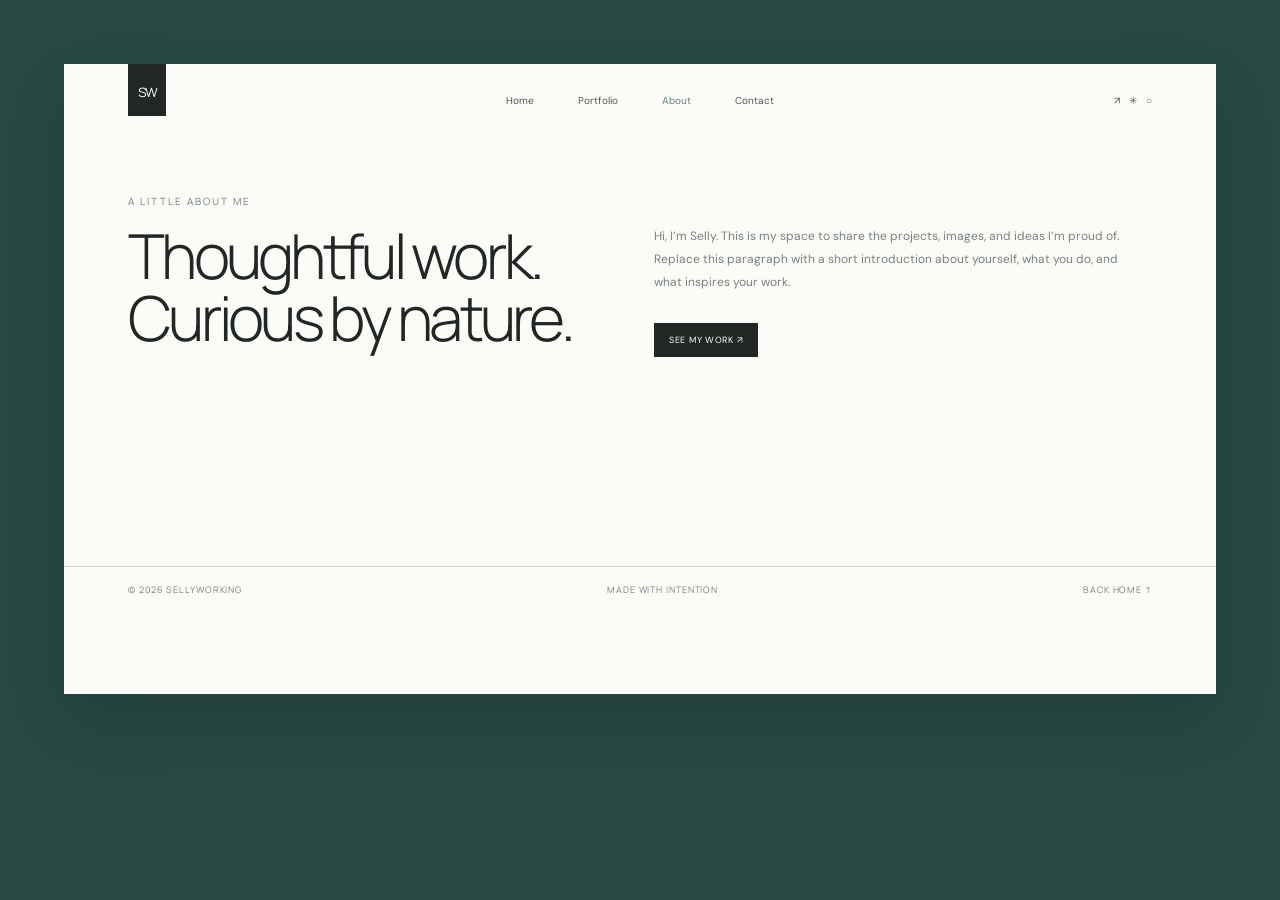
==== about.html @ 3160e66f "Add files via upload" ====
<!DOCTYPE html><html lang="en"><head><meta charset="UTF-8"><meta name="viewport" content="width=device-width, initial-scale=1"><meta name="theme-color" content="#294944"><title>About | Selly</title><style>
@import url('https://fonts.googleapis.com/css2?family=DM+Sans:wght@400;500;600;700&family=Manrope:wght@300;400;500;600;700&display=swap');
:root{--forest:#294944;--accent:#6B7F82;--paper:#fbfbf8;--ink:#202725;--mist:#e5ebea;--muted:#78827f;--line:rgba(32,39,37,.2)}
*{box-sizing:border-box;margin:0;padding:0}html{scroll-behavior:smooth}body{background:var(--forest);padding:clamp(12px,5vw,68px);font-family:'DM Sans',sans-serif;color:var(--ink)}
a{color:inherit;text-decoration:none}.site{max-width:1400px;margin:auto;background:var(--paper);box-shadow:0 25px 65px #10201d40;overflow:hidden;min-height:70vh}
header{height:72px;padding:0 clamp(20px,5vw,68px);display:flex;align-items:center;justify-content:space-between;gap:20px}
.logo{align-self:flex-start;width:38px;height:52px;background:var(--ink);color:white;display:grid;place-items:center;font:300 17px Manrope,sans-serif;letter-spacing:-2px}
nav{display:flex;gap:clamp(14px,3.5vw,44px)}nav a,.social{font-size:10px;color:#505a57}nav a:hover,nav a.active{color:var(--accent)}
.eyebrow{font:10px Manrope,sans-serif;letter-spacing:.2em;text-transform:uppercase;color:var(--accent);margin-bottom:17px}
h1,h2{font-family:Manrope,sans-serif;font-weight:300;letter-spacing:-.06em}
.hero{min-height:465px;display:grid;grid-template-columns:minmax(210px,.8fr) minmax(300px,1.35fr);align-items:center;gap:18px;position:relative;padding:10px clamp(22px,5vw,68px) 32px;isolation:isolate}
.hero:before{content:"01";position:absolute;z-index:-1;right:0;top:34%;width:48%;height:140px;background:var(--mist);font:300 clamp(80px,12vw,145px)/1 Manrope,sans-serif;text-align:right;color:white;padding-right:18px;overflow:hidden}
.copy{position:relative;padding:20px 0 20px 26px}.vertical{position:absolute;left:0;top:50%;transform:translate(-100%,-50%) rotate(180deg);writing-mode:vertical-rl;font:300 23px Manrope,sans-serif;letter-spacing:.06em}
h1{font-size:clamp(38px,5vw,68px);line-height:.98}h1 span{display:block;font-weight:500}
.sub{font:500 11px/1.8 Manrope,sans-serif;letter-spacing:.1em;text-transform:uppercase;margin:15px 0}
.intro{max-width:245px;font-size:11px;line-height:1.8;color:var(--muted);margin-bottom:20px}
.btn{display:inline-flex;align-items:center;gap:17px;background:var(--ink);color:white;padding:11px 15px;font-size:9px;letter-spacing:.08em}.btn:hover{background:var(--accent)}
.card-area{min-width:0;display:flex;flex-direction:column;align-items:center;justify-content:center;gap:12px;padding:10px 0 24px}
.card-instruction{align-self:flex-end;font:9px Manrope,sans-serif;letter-spacing:.13em;color:var(--muted);text-align:right}
.card-scene{width:min(100%,500px);perspective:1200px;cursor:pointer;touch-action:manipulation;outline-offset:8px}
.flip-card{width:100%;position:relative;transform-style:preserve-3d;transition:transform .7s cubic-bezier(.2,.7,.2,1);aspect-ratio:1.5}
.flip-card.flipped{transform:rotateY(180deg)}
.card-face{position:absolute;inset:0;backface-visibility:hidden;-webkit-backface-visibility:hidden;display:grid;place-items:center;overflow:hidden}
.card-face img{width:100%;height:100%;object-fit:contain;display:block;user-select:none;-webkit-user-drag:none}
.card-back{transform:rotateY(180deg)}.card-shadow{position:absolute;left:8%;right:8%;bottom:2%;height:26px;border:1.5px solid var(--ink);border-radius:50%;pointer-events:none}
.card-label{font:8px Manrope,sans-serif;letter-spacing:.18em;color:var(--muted);text-align:center}
.card-controls{display:flex;align-items:center;gap:12px;font-size:9px;color:var(--muted);letter-spacing:.12em}
.flip-button{background:transparent;border:1px solid var(--line);color:var(--ink);padding:7px 10px;cursor:pointer;font-size:10px}.flip-button:hover{background:var(--accent);color:white}
.hero-bottom{margin:0 clamp(22px,5vw,68px);padding:14px 0 18px;border-top:1px solid var(--line);display:flex;justify-content:space-between;gap:15px;font:9px Manrope,sans-serif;letter-spacing:.12em;text-transform:uppercase;color:var(--muted)}
.page-content{padding:58px clamp(22px,5vw,68px) 70px;min-height:430px}
.page-title{font-size:clamp(38px,5vw,62px);line-height:1;margin-bottom:16px}
.page-intro{max-width:540px;color:var(--muted);font-size:12px;line-height:1.9;margin-bottom:30px}
.gallery{display:grid;grid-template-columns:repeat(3,minmax(0,1fr));gap:22px 15px}
.project-image{aspect-ratio:4/3;background:var(--mist);overflow:hidden;position:relative}.project-image img{width:100%;height:100%;object-fit:cover;display:block;transition:transform .4s}.project:hover img{transform:scale(1.04)}
.number{position:absolute;left:10px;top:10px;background:var(--paper);padding:6px 8px;font:9px Manrope,sans-serif}
.project-info{display:flex;justify-content:space-between;padding-top:11px;gap:10px}.project-info h3{font-size:13px;font-weight:500}.project-info p{margin-top:5px;color:var(--muted);font:9px Manrope,sans-serif;letter-spacing:.1em;text-transform:uppercase}
.about-layout{display:grid;grid-template-columns:1fr 1fr;gap:28px}.about-layout p{font-size:12px;line-height:1.9;color:var(--muted);max-width:480px}
.contact-panel{background:var(--accent);color:white;padding:28px;max-width:650px}.contact-panel h2{font-size:clamp(26px,4vw,42px);margin-bottom:15px}.contact-panel p{font-size:12px;line-height:1.8;margin-bottom:20px}.contact-panel a{border:1px solid #ffffffb3;padding:11px 14px;font-size:9px;letter-spacing:.1em;display:inline-block}
footer{display:flex;justify-content:space-between;gap:14px;padding:16px clamp(22px,5vw,68px);font:9px Manrope,sans-serif;letter-spacing:.1em;color:var(--muted);text-transform:uppercase;border-top:1px solid var(--line)}
@media(max-width:720px){body{padding:0}header{height:64px;padding:0 18px}.logo{width:32px;height:46px}nav{gap:13px}nav a{font-size:9px}.hero{grid-template-columns:1fr;padding:18px 20px 28px;gap:4px}.copy{padding-left:23px;padding-top:15px}.vertical{font-size:18px}.hero:before{top:48%;width:70%;height:100px}.card-area{padding:8px 0 24px}.card-scene{width:min(100%,450px)}.hero-bottom{margin:0 20px;font-size:8px}.page-content{padding-top:42px}.gallery{grid-template-columns:repeat(2,minmax(0,1fr));gap:20px 12px}.about-layout{grid-template-columns:1fr;gap:18px}}
@media(max-width:430px){header{padding:0 13px}nav{gap:10px}nav a{font-size:8px}.social{display:none}.gallery{grid-template-columns:1fr}.project-image{aspect-ratio:5/3}footer{flex-direction:column}}
</style></head><body><main class="site" id="top"><header><a class="logo" href="index.html" aria-label="Home">sw</a><nav aria-label="Main navigation"><a class="" href="index.html">Home</a><a class="" href="portfolio.html">Portfolio</a><a class="active" href="about.html">About</a><a class="" href="contact.html">Contact</a></nav><a class="social" href="contact.html">↗ &nbsp; ✳ &nbsp; ○</a></header><section class="page-content"><div class="eyebrow">A LITTLE ABOUT ME</div><div class="about-layout"><h1 class="page-title">Thoughtful work.<br>Curious by nature.</h1><div><p class="page-intro">Hi, I’m Selly. This is my space to share the projects, images, and ideas I’m proud of. Replace this paragraph with a short introduction about yourself, what you do, and what inspires your work.</p><a class="btn" href="portfolio.html">SEE MY WORK ↗</a></div></div></section><footer><span>© 2026 SELLYWORKING</span><span>MADE WITH INTENTION</span><a href="index.html">BACK HOME ↑</a></footer></main></body></html>
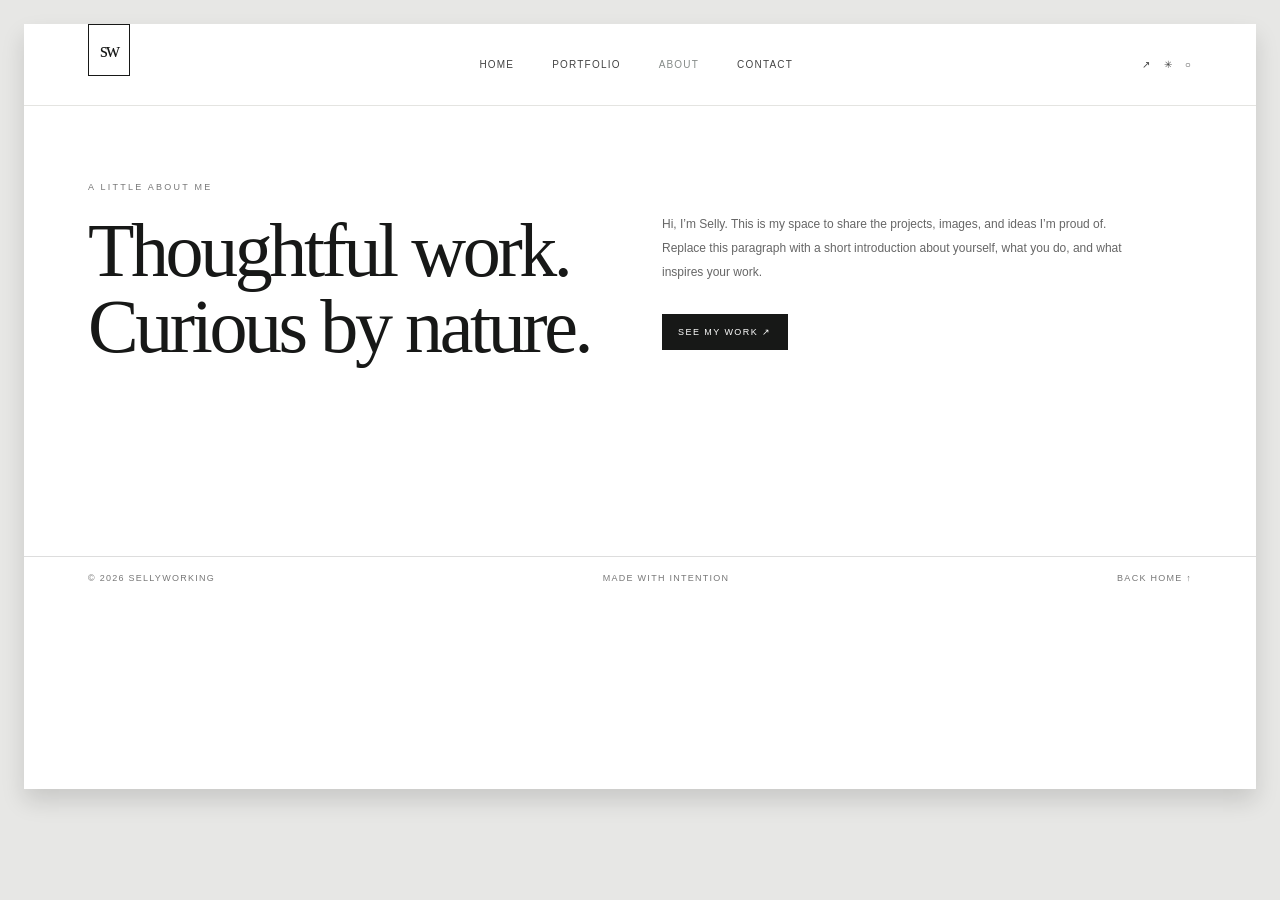
==== commit 4497ff6c: "Add files via upload" ====
--- a/about.html
+++ b/about.html
@@ -39,4 +39,43 @@
 footer{display:flex;justify-content:space-between;gap:14px;padding:16px clamp(22px,5vw,68px);font:9px Manrope,sans-serif;letter-spacing:.1em;color:var(--muted);text-transform:uppercase;border-top:1px solid var(--line)}
 @media(max-width:720px){body{padding:0}header{height:64px;padding:0 18px}.logo{width:32px;height:46px}nav{gap:13px}nav a{font-size:9px}.hero{grid-template-columns:1fr;padding:18px 20px 28px;gap:4px}.copy{padding-left:23px;padding-top:15px}.vertical{font-size:18px}.hero:before{top:48%;width:70%;height:100px}.card-area{padding:8px 0 24px}.card-scene{width:min(100%,450px)}.hero-bottom{margin:0 20px;font-size:8px}.page-content{padding-top:42px}.gallery{grid-template-columns:repeat(2,minmax(0,1fr));gap:20px 12px}.about-layout{grid-template-columns:1fr;gap:18px}}
 @media(max-width:430px){header{padding:0 13px}nav{gap:10px}nav a{font-size:8px}.social{display:none}.gallery{grid-template-columns:1fr}.project-image{aspect-ratio:5/3}footer{flex-direction:column}}
+/* Editorial ink-wash theme inspired by the supplied reference */
+:root{--forest:#e6e6e3;--accent:#747b79;--paper:#fff;--ink:#171817;--mist:#ededeb;--muted:#666966;--line:rgba(23,24,23,.22)}
+body{background:#e7e7e5;padding:clamp(0px,2vw,24px);font-family:Georgia,'Times New Roman',serif;color:var(--ink)}
+.site{max-width:1440px;background:#fff;box-shadow:0 12px 22px #0002;min-height:85vh}
+header{height:82px;border-bottom:1px solid #e4e4e1}
+.logo{background:transparent;color:var(--ink);border:1px solid var(--ink);width:42px;height:52px;font:normal 20px Georgia,serif;letter-spacing:-2px}
+nav{gap:clamp(15px,3vw,38px)}nav a,.social{font-family:Arial,sans-serif;font-size:10px;letter-spacing:.12em;text-transform:uppercase;color:#444}
+nav a:hover,nav a.active{color:#858b88}
+.eyebrow{font-family:Arial,sans-serif;font-size:9px;letter-spacing:.25em;color:#777;margin-bottom:20px}
+h1,h2{font-family:Georgia,'Times New Roman',serif;font-weight:400;letter-spacing:-.045em}
+.hero{min-height:510px;grid-template-columns:minmax(220px,.82fr) minmax(280px,1.25fr);padding-top:30px;padding-bottom:38px;gap:28px}
+.hero:before{content:"";right:-2%;top:5%;width:52%;height:88%;background:radial-gradient(ellipse at 58% 40%,#222 0,#101110 35%,#383a38 52%,#5d605d 65%,transparent 72%);border-radius:58% 42% 48% 52% / 36% 48% 52% 64%;filter:contrast(1.08);opacity:.96}
+.copy{padding-left:34px}.vertical{font-size:24px;color:#222}
+h1{font-size:clamp(42px,5.8vw,78px);line-height:.96}h1 span{font-weight:400}
+.sub{font-family:Arial,sans-serif;font-size:9px;letter-spacing:.2em;color:#555}
+.intro{font-family:Arial,sans-serif;font-size:11px;color:#666;line-height:2}
+.btn{background:#171817;color:white;font-family:Arial,sans-serif;font-size:9px;letter-spacing:.16em;padding:13px 16px}.btn:hover{background:#747b79}
+.card-area{position:relative;z-index:1;gap:10px;padding:12px 0 22px}
+.card-instruction{color:#eee;align-self:center;font-family:Arial,sans-serif;letter-spacing:.2em;text-shadow:0 1px 5px #000}
+.card-scene{width:min(100%,470px);filter:drop-shadow(0 12px 8px #0002)}
+.flip-card{background:#fff;border:8px solid #fff;box-shadow:0 2px 15px #0003}
+.card-face{background:#fff}.card-face img{object-fit:contain}.card-shadow{display:none}
+.card-label{color:#eee;text-shadow:0 1px 5px #000;font-family:Arial,sans-serif}
+.card-controls{color:#eee;text-shadow:0 1px 5px #000}.flip-button{border-color:#ffffff9c;color:#fff;background:#171817aa;font-family:Arial,sans-serif}.flip-button:hover{background:#fff;color:#171817}
+.hero-bottom{border-color:#ddd;font-family:Arial,sans-serif;letter-spacing:.18em;color:#777}
+.page-content{padding:clamp(36px,6vw,76px) clamp(22px,5vw,68px) 76px;min-height:450px}
+.page-title{font-size:clamp(42px,6vw,76px);margin-bottom:20px}
+.page-intro{font-family:Arial,sans-serif;font-size:11px;line-height:2;color:#6a6a67;max-width:560px}
+.gallery{grid-template-columns:repeat(2,minmax(0,1fr));gap:26px 24px}
+.project-image{aspect-ratio:16/9;background:#e7e7e5;box-shadow:5px 6px 0 #d6d6d3}
+.project-image img{filter:grayscale(100%);mix-blend-mode:multiply}
+.number{font-family:Arial,sans-serif;background:#fff;color:#333}
+.project-info{border-bottom:1px solid #e1e1df;padding:12px 2px 15px}.project-info h3{font-family:Georgia,serif;font-size:16px;font-weight:400}.project-info p{font-family:Arial,sans-serif;font-size:9px;letter-spacing:.14em;color:#777}
+.about-layout{gap:44px}.about-layout p{font-family:Arial,sans-serif;font-size:12px;line-height:2;color:#666}
+.contact-panel{background:#f0f0ed;color:#171817;border-left:3px solid #171817;max-width:700px;padding:clamp(24px,4vw,42px)}.contact-panel h2{font-size:clamp(30px,4vw,48px)}.contact-panel p{font-family:Arial,sans-serif;color:#555}.contact-panel a{border-color:#777;color:#171817;font-family:Arial,sans-serif}.contact-panel a:hover{background:#171817;color:white}
+footer{font-family:Arial,sans-serif;font-size:9px;letter-spacing:.14em;color:#777;border-color:#ddd}
+@media(max-width:720px){body{padding:0}.hero{grid-template-columns:1fr;gap:0;padding-top:22px}.hero:before{top:47%;width:78%;height:48%;right:-4%}.copy{padding-left:26px}.card-area{padding-top:22px}.card-instruction{align-self:center}.card-scene{width:min(90%,420px)}.card-label,.card-controls{color:#fff}.gallery{grid-template-columns:1fr}.project-image{aspect-ratio:16/9}.hero-bottom{margin:0 20px}}
+@media(max-width:430px){nav{gap:8px}nav a{font-size:8px;letter-spacing:.04em}.logo{width:32px;height:43px;font-size:16px}.gallery{grid-template-columns:1fr}}
+
 </style></head><body><main class="site" id="top"><header><a class="logo" href="index.html" aria-label="Home">sw</a><nav aria-label="Main navigation"><a class="" href="index.html">Home</a><a class="" href="portfolio.html">Portfolio</a><a class="active" href="about.html">About</a><a class="" href="contact.html">Contact</a></nav><a class="social" href="contact.html">↗ &nbsp; ✳ &nbsp; ○</a></header><section class="page-content"><div class="eyebrow">A LITTLE ABOUT ME</div><div class="about-layout"><h1 class="page-title">Thoughtful work.<br>Curious by nature.</h1><div><p class="page-intro">Hi, I’m Selly. This is my space to share the projects, images, and ideas I’m proud of. Replace this paragraph with a short introduction about yourself, what you do, and what inspires your work.</p><a class="btn" href="portfolio.html">SEE MY WORK ↗</a></div></div></section><footer><span>© 2026 SELLYWORKING</span><span>MADE WITH INTENTION</span><a href="index.html">BACK HOME ↑</a></footer></main></body></html>
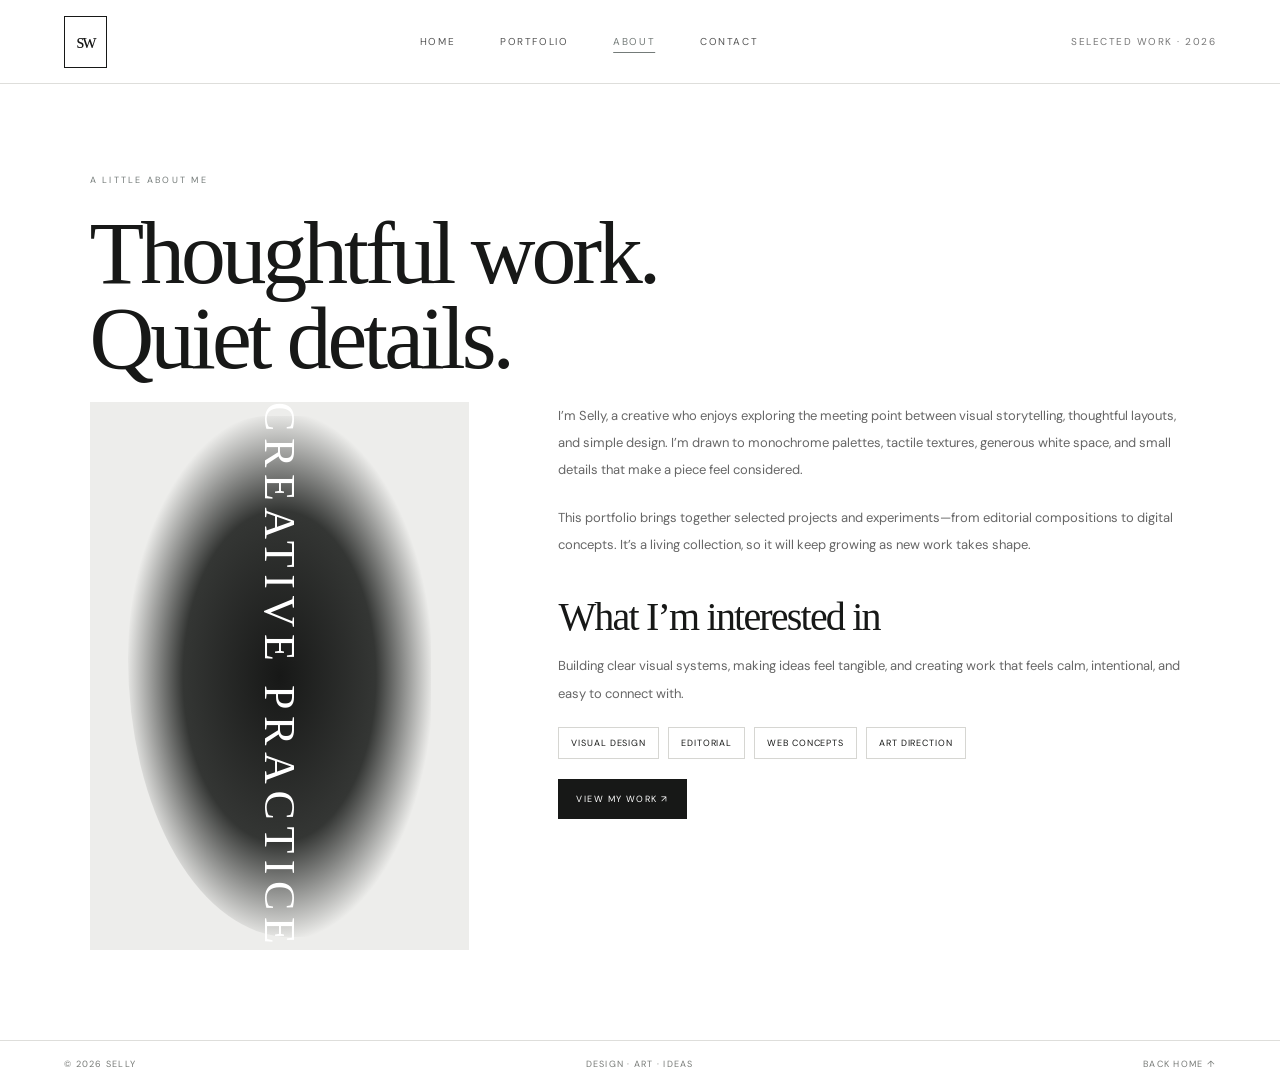
==== commit 670d2620: "Add files via upload" ====
--- a/about.html
+++ b/about.html
@@ -1,81 +1 @@
-<!DOCTYPE html><html lang="en"><head><meta charset="UTF-8"><meta name="viewport" content="width=device-width, initial-scale=1"><meta name="theme-color" content="#294944"><title>About | Selly</title><style>
-@import url('https://fonts.googleapis.com/css2?family=DM+Sans:wght@400;500;600;700&family=Manrope:wght@300;400;500;600;700&display=swap');
-:root{--forest:#294944;--accent:#6B7F82;--paper:#fbfbf8;--ink:#202725;--mist:#e5ebea;--muted:#78827f;--line:rgba(32,39,37,.2)}
-*{box-sizing:border-box;margin:0;padding:0}html{scroll-behavior:smooth}body{background:var(--forest);padding:clamp(12px,5vw,68px);font-family:'DM Sans',sans-serif;color:var(--ink)}
-a{color:inherit;text-decoration:none}.site{max-width:1400px;margin:auto;background:var(--paper);box-shadow:0 25px 65px #10201d40;overflow:hidden;min-height:70vh}
-header{height:72px;padding:0 clamp(20px,5vw,68px);display:flex;align-items:center;justify-content:space-between;gap:20px}
-.logo{align-self:flex-start;width:38px;height:52px;background:var(--ink);color:white;display:grid;place-items:center;font:300 17px Manrope,sans-serif;letter-spacing:-2px}
-nav{display:flex;gap:clamp(14px,3.5vw,44px)}nav a,.social{font-size:10px;color:#505a57}nav a:hover,nav a.active{color:var(--accent)}
-.eyebrow{font:10px Manrope,sans-serif;letter-spacing:.2em;text-transform:uppercase;color:var(--accent);margin-bottom:17px}
-h1,h2{font-family:Manrope,sans-serif;font-weight:300;letter-spacing:-.06em}
-.hero{min-height:465px;display:grid;grid-template-columns:minmax(210px,.8fr) minmax(300px,1.35fr);align-items:center;gap:18px;position:relative;padding:10px clamp(22px,5vw,68px) 32px;isolation:isolate}
-.hero:before{content:"01";position:absolute;z-index:-1;right:0;top:34%;width:48%;height:140px;background:var(--mist);font:300 clamp(80px,12vw,145px)/1 Manrope,sans-serif;text-align:right;color:white;padding-right:18px;overflow:hidden}
-.copy{position:relative;padding:20px 0 20px 26px}.vertical{position:absolute;left:0;top:50%;transform:translate(-100%,-50%) rotate(180deg);writing-mode:vertical-rl;font:300 23px Manrope,sans-serif;letter-spacing:.06em}
-h1{font-size:clamp(38px,5vw,68px);line-height:.98}h1 span{display:block;font-weight:500}
-.sub{font:500 11px/1.8 Manrope,sans-serif;letter-spacing:.1em;text-transform:uppercase;margin:15px 0}
-.intro{max-width:245px;font-size:11px;line-height:1.8;color:var(--muted);margin-bottom:20px}
-.btn{display:inline-flex;align-items:center;gap:17px;background:var(--ink);color:white;padding:11px 15px;font-size:9px;letter-spacing:.08em}.btn:hover{background:var(--accent)}
-.card-area{min-width:0;display:flex;flex-direction:column;align-items:center;justify-content:center;gap:12px;padding:10px 0 24px}
-.card-instruction{align-self:flex-end;font:9px Manrope,sans-serif;letter-spacing:.13em;color:var(--muted);text-align:right}
-.card-scene{width:min(100%,500px);perspective:1200px;cursor:pointer;touch-action:manipulation;outline-offset:8px}
-.flip-card{width:100%;position:relative;transform-style:preserve-3d;transition:transform .7s cubic-bezier(.2,.7,.2,1);aspect-ratio:1.5}
-.flip-card.flipped{transform:rotateY(180deg)}
-.card-face{position:absolute;inset:0;backface-visibility:hidden;-webkit-backface-visibility:hidden;display:grid;place-items:center;overflow:hidden}
-.card-face img{width:100%;height:100%;object-fit:contain;display:block;user-select:none;-webkit-user-drag:none}
-.card-back{transform:rotateY(180deg)}.card-shadow{position:absolute;left:8%;right:8%;bottom:2%;height:26px;border:1.5px solid var(--ink);border-radius:50%;pointer-events:none}
-.card-label{font:8px Manrope,sans-serif;letter-spacing:.18em;color:var(--muted);text-align:center}
-.card-controls{display:flex;align-items:center;gap:12px;font-size:9px;color:var(--muted);letter-spacing:.12em}
-.flip-button{background:transparent;border:1px solid var(--line);color:var(--ink);padding:7px 10px;cursor:pointer;font-size:10px}.flip-button:hover{background:var(--accent);color:white}
-.hero-bottom{margin:0 clamp(22px,5vw,68px);padding:14px 0 18px;border-top:1px solid var(--line);display:flex;justify-content:space-between;gap:15px;font:9px Manrope,sans-serif;letter-spacing:.12em;text-transform:uppercase;color:var(--muted)}
-.page-content{padding:58px clamp(22px,5vw,68px) 70px;min-height:430px}
-.page-title{font-size:clamp(38px,5vw,62px);line-height:1;margin-bottom:16px}
-.page-intro{max-width:540px;color:var(--muted);font-size:12px;line-height:1.9;margin-bottom:30px}
-.gallery{display:grid;grid-template-columns:repeat(3,minmax(0,1fr));gap:22px 15px}
-.project-image{aspect-ratio:4/3;background:var(--mist);overflow:hidden;position:relative}.project-image img{width:100%;height:100%;object-fit:cover;display:block;transition:transform .4s}.project:hover img{transform:scale(1.04)}
-.number{position:absolute;left:10px;top:10px;background:var(--paper);padding:6px 8px;font:9px Manrope,sans-serif}
-.project-info{display:flex;justify-content:space-between;padding-top:11px;gap:10px}.project-info h3{font-size:13px;font-weight:500}.project-info p{margin-top:5px;color:var(--muted);font:9px Manrope,sans-serif;letter-spacing:.1em;text-transform:uppercase}
-.about-layout{display:grid;grid-template-columns:1fr 1fr;gap:28px}.about-layout p{font-size:12px;line-height:1.9;color:var(--muted);max-width:480px}
-.contact-panel{background:var(--accent);color:white;padding:28px;max-width:650px}.contact-panel h2{font-size:clamp(26px,4vw,42px);margin-bottom:15px}.contact-panel p{font-size:12px;line-height:1.8;margin-bottom:20px}.contact-panel a{border:1px solid #ffffffb3;padding:11px 14px;font-size:9px;letter-spacing:.1em;display:inline-block}
-footer{display:flex;justify-content:space-between;gap:14px;padding:16px clamp(22px,5vw,68px);font:9px Manrope,sans-serif;letter-spacing:.1em;color:var(--muted);text-transform:uppercase;border-top:1px solid var(--line)}
-@media(max-width:720px){body{padding:0}header{height:64px;padding:0 18px}.logo{width:32px;height:46px}nav{gap:13px}nav a{font-size:9px}.hero{grid-template-columns:1fr;padding:18px 20px 28px;gap:4px}.copy{padding-left:23px;padding-top:15px}.vertical{font-size:18px}.hero:before{top:48%;width:70%;height:100px}.card-area{padding:8px 0 24px}.card-scene{width:min(100%,450px)}.hero-bottom{margin:0 20px;font-size:8px}.page-content{padding-top:42px}.gallery{grid-template-columns:repeat(2,minmax(0,1fr));gap:20px 12px}.about-layout{grid-template-columns:1fr;gap:18px}}
-@media(max-width:430px){header{padding:0 13px}nav{gap:10px}nav a{font-size:8px}.social{display:none}.gallery{grid-template-columns:1fr}.project-image{aspect-ratio:5/3}footer{flex-direction:column}}
-/* Editorial ink-wash theme inspired by the supplied reference */
-:root{--forest:#e6e6e3;--accent:#747b79;--paper:#fff;--ink:#171817;--mist:#ededeb;--muted:#666966;--line:rgba(23,24,23,.22)}
-body{background:#e7e7e5;padding:clamp(0px,2vw,24px);font-family:Georgia,'Times New Roman',serif;color:var(--ink)}
-.site{max-width:1440px;background:#fff;box-shadow:0 12px 22px #0002;min-height:85vh}
-header{height:82px;border-bottom:1px solid #e4e4e1}
-.logo{background:transparent;color:var(--ink);border:1px solid var(--ink);width:42px;height:52px;font:normal 20px Georgia,serif;letter-spacing:-2px}
-nav{gap:clamp(15px,3vw,38px)}nav a,.social{font-family:Arial,sans-serif;font-size:10px;letter-spacing:.12em;text-transform:uppercase;color:#444}
-nav a:hover,nav a.active{color:#858b88}
-.eyebrow{font-family:Arial,sans-serif;font-size:9px;letter-spacing:.25em;color:#777;margin-bottom:20px}
-h1,h2{font-family:Georgia,'Times New Roman',serif;font-weight:400;letter-spacing:-.045em}
-.hero{min-height:510px;grid-template-columns:minmax(220px,.82fr) minmax(280px,1.25fr);padding-top:30px;padding-bottom:38px;gap:28px}
-.hero:before{content:"";right:-2%;top:5%;width:52%;height:88%;background:radial-gradient(ellipse at 58% 40%,#222 0,#101110 35%,#383a38 52%,#5d605d 65%,transparent 72%);border-radius:58% 42% 48% 52% / 36% 48% 52% 64%;filter:contrast(1.08);opacity:.96}
-.copy{padding-left:34px}.vertical{font-size:24px;color:#222}
-h1{font-size:clamp(42px,5.8vw,78px);line-height:.96}h1 span{font-weight:400}
-.sub{font-family:Arial,sans-serif;font-size:9px;letter-spacing:.2em;color:#555}
-.intro{font-family:Arial,sans-serif;font-size:11px;color:#666;line-height:2}
-.btn{background:#171817;color:white;font-family:Arial,sans-serif;font-size:9px;letter-spacing:.16em;padding:13px 16px}.btn:hover{background:#747b79}
-.card-area{position:relative;z-index:1;gap:10px;padding:12px 0 22px}
-.card-instruction{color:#eee;align-self:center;font-family:Arial,sans-serif;letter-spacing:.2em;text-shadow:0 1px 5px #000}
-.card-scene{width:min(100%,470px);filter:drop-shadow(0 12px 8px #0002)}
-.flip-card{background:#fff;border:8px solid #fff;box-shadow:0 2px 15px #0003}
-.card-face{background:#fff}.card-face img{object-fit:contain}.card-shadow{display:none}
-.card-label{color:#eee;text-shadow:0 1px 5px #000;font-family:Arial,sans-serif}
-.card-controls{color:#eee;text-shadow:0 1px 5px #000}.flip-button{border-color:#ffffff9c;color:#fff;background:#171817aa;font-family:Arial,sans-serif}.flip-button:hover{background:#fff;color:#171817}
-.hero-bottom{border-color:#ddd;font-family:Arial,sans-serif;letter-spacing:.18em;color:#777}
-.page-content{padding:clamp(36px,6vw,76px) clamp(22px,5vw,68px) 76px;min-height:450px}
-.page-title{font-size:clamp(42px,6vw,76px);margin-bottom:20px}
-.page-intro{font-family:Arial,sans-serif;font-size:11px;line-height:2;color:#6a6a67;max-width:560px}
-.gallery{grid-template-columns:repeat(2,minmax(0,1fr));gap:26px 24px}
-.project-image{aspect-ratio:16/9;background:#e7e7e5;box-shadow:5px 6px 0 #d6d6d3}
-.project-image img{filter:grayscale(100%);mix-blend-mode:multiply}
-.number{font-family:Arial,sans-serif;background:#fff;color:#333}
-.project-info{border-bottom:1px solid #e1e1df;padding:12px 2px 15px}.project-info h3{font-family:Georgia,serif;font-size:16px;font-weight:400}.project-info p{font-family:Arial,sans-serif;font-size:9px;letter-spacing:.14em;color:#777}
-.about-layout{gap:44px}.about-layout p{font-family:Arial,sans-serif;font-size:12px;line-height:2;color:#666}
-.contact-panel{background:#f0f0ed;color:#171817;border-left:3px solid #171817;max-width:700px;padding:clamp(24px,4vw,42px)}.contact-panel h2{font-size:clamp(30px,4vw,48px)}.contact-panel p{font-family:Arial,sans-serif;color:#555}.contact-panel a{border-color:#777;color:#171817;font-family:Arial,sans-serif}.contact-panel a:hover{background:#171817;color:white}
-footer{font-family:Arial,sans-serif;font-size:9px;letter-spacing:.14em;color:#777;border-color:#ddd}
-@media(max-width:720px){body{padding:0}.hero{grid-template-columns:1fr;gap:0;padding-top:22px}.hero:before{top:47%;width:78%;height:48%;right:-4%}.copy{padding-left:26px}.card-area{padding-top:22px}.card-instruction{align-self:center}.card-scene{width:min(90%,420px)}.card-label,.card-controls{color:#fff}.gallery{grid-template-columns:1fr}.project-image{aspect-ratio:16/9}.hero-bottom{margin:0 20px}}
-@media(max-width:430px){nav{gap:8px}nav a{font-size:8px;letter-spacing:.04em}.logo{width:32px;height:43px;font-size:16px}.gallery{grid-template-columns:1fr}}
-
-</style></head><body><main class="site" id="top"><header><a class="logo" href="index.html" aria-label="Home">sw</a><nav aria-label="Main navigation"><a class="" href="index.html">Home</a><a class="" href="portfolio.html">Portfolio</a><a class="active" href="about.html">About</a><a class="" href="contact.html">Contact</a></nav><a class="social" href="contact.html">↗ &nbsp; ✳ &nbsp; ○</a></header><section class="page-content"><div class="eyebrow">A LITTLE ABOUT ME</div><div class="about-layout"><h1 class="page-title">Thoughtful work.<br>Curious by nature.</h1><div><p class="page-intro">Hi, I’m Selly. This is my space to share the projects, images, and ideas I’m proud of. Replace this paragraph with a short introduction about yourself, what you do, and what inspires your work.</p><a class="btn" href="portfolio.html">SEE MY WORK ↗</a></div></div></section><footer><span>© 2026 SELLYWORKING</span><span>MADE WITH INTENTION</span><a href="index.html">BACK HOME ↑</a></footer></main></body></html>+<!doctype html><html lang="en"><head><meta charset="utf-8"><meta name="viewport" content="width=device-width, initial-scale=1"><meta name="theme-color" content="#d0cfd3"><title>About | Selly</title><link rel="stylesheet" href="style.css"></head><body><div class="site"><header><a class="logo" href="index.html" aria-label="Selly home">sw</a><nav aria-label="Main navigation"><a href="index.html" class="">Home</a><a href="portfolio.html" class="">Portfolio</a><a href="about.html" class="active">About</a><a href="contact.html" class="">Contact</a></nav><span class="top-mark">SELECTED WORK · 2026</span></header><main><section class="page-content"><div class="eyebrow">A LITTLE ABOUT ME</div><h1 class="page-title">Thoughtful work.<br>Quiet details.</h1><div class="about-layout"><div class="about-stamp" aria-label="Monochrome ink wash artwork"><span>CREATIVE PRACTICE</span></div><div class="about-copy"><p>I’m Selly, a creative who enjoys exploring the meeting point between visual storytelling, thoughtful layouts, and simple design. I’m drawn to monochrome palettes, tactile textures, generous white space, and small details that make a piece feel considered.</p><p>This portfolio brings together selected projects and experiments—from editorial compositions to digital concepts. It’s a living collection, so it will keep growing as new work takes shape.</p><h2>What I’m interested in</h2><p>Building clear visual systems, making ideas feel tangible, and creating work that feels calm, intentional, and easy to connect with.</p><div class="skills"><span>Visual design</span><span>Editorial</span><span>Web concepts</span><span>Art direction</span></div><a class="btn" href="portfolio.html">View my work ↗</a></div></div></section></main><footer><span>© 2026 SELLY</span><span>DESIGN · ART · IDEAS</span><a href="index.html">BACK HOME ↑</a></footer></div></body></html>
--- a/style.css
+++ b/style.css
@@ -0,0 +1,2 @@
+@import url('https://fonts.googleapis.com/css2?family=DM+Sans:wght@400;500;600&family=Manrope:wght@300;400;500;600&display=swap');
+:root{--paper:#fff;--ink:#171817;--muted:#777a77;--line:#dededb;--accent:#747b79;--wash:#ededeb;--outer:#d0cfd3}*{box-sizing:border-box}html{scroll-behavior:smooth}body{margin:0;background:var(--outer);color:var(--ink);font-family:'DM Sans',Arial,sans-serif}a{color:inherit;text-decoration:none}.site{width:100%;min-height:100vh;background:var(--paper);display:flex;flex-direction:column;overflow:hidden}header{height:84px;flex:0 0 auto;padding:0 clamp(20px,5vw,76px);display:flex;align-items:center;justify-content:space-between;border-bottom:1px solid var(--line);gap:22px}.logo{width:43px;height:52px;border:1px solid var(--ink);display:grid;place-items:center;font-family:Georgia,serif;font-size:20px;letter-spacing:-2px}nav{display:flex;align-items:center;gap:clamp(16px,3.5vw,48px)}nav a{font-size:10px;letter-spacing:.16em;text-transform:uppercase;color:#555}nav a:hover,nav a.active{color:var(--accent);text-decoration:underline;text-underline-offset:7px}.top-mark{font-size:10px;letter-spacing:.15em;color:#777}main{flex:1}.hero{min-height:calc(100vh - 144px);display:grid;grid-template-columns:minmax(260px,.8fr) minmax(340px,1.2fr);align-items:center;gap:clamp(24px,5vw,80px);padding:clamp(36px,6vh,80px) clamp(24px,7vw,110px);position:relative;isolation:isolate}.hero:before{content:'';position:absolute;z-index:-1;right:-4%;top:4%;width:55%;height:86%;background:radial-gradient(ellipse at 57% 40%,#111 0,#222 38%,#505250 60%,transparent 72%);border-radius:55% 45% 50% 50% / 35% 50% 50% 65%;opacity:.92}.eyebrow{font-size:9px;letter-spacing:.25em;text-transform:uppercase;color:var(--accent);margin-bottom:24px}.copy{padding-left:32px;position:relative}.vertical{position:absolute;left:0;top:50%;transform:translate(-100%,-50%) rotate(180deg);writing-mode:vertical-rl;font:20px Georgia,serif;letter-spacing:.12em}h1,h2{font-family:Georgia,'Times New Roman',serif;font-weight:400;letter-spacing:-.045em}h1{font-size:clamp(48px,7vw,100px);line-height:.92;margin:0 0 22px}h1 span{display:block}.sub{font-size:10px;letter-spacing:.19em;text-transform:uppercase;color:#555;margin-bottom:16px}.intro,.page-intro{font-size:12px;line-height:2;color:var(--muted);max-width:420px}.btn{display:inline-flex;margin-top:20px;background:var(--ink);color:white;padding:14px 18px;font-size:9px;letter-spacing:.16em;text-transform:uppercase}.btn:hover{background:var(--accent)}.card-area{min-width:0;display:flex;flex-direction:column;align-items:center;gap:14px;position:relative;z-index:1}.card-instruction{font-size:9px;letter-spacing:.18em;text-transform:uppercase;color:#fff;text-shadow:0 1px 5px #000}.card-scene{width:min(100%,600px);perspective:1400px;cursor:pointer;outline-offset:7px}.flip-card{width:100%;aspect-ratio:664/817;position:relative;transform-style:preserve-3d;transition:transform .75s cubic-bezier(.2,.7,.2,1);background:white;border:8px solid white;box-shadow:0 8px 28px #0003}.flip-card.flipped{transform:rotateY(180deg)}.card-face{position:absolute;inset:0;backface-visibility:hidden;-webkit-backface-visibility:hidden;overflow:hidden;background:white}.card-face img{width:100%;height:100%;object-fit:contain;display:block}.card-back{transform:rotateY(180deg)}.card-controls{display:flex;align-items:center;gap:12px;color:#fff;font-size:10px;letter-spacing:.1em}.flip-button{background:#171817;color:white;border:1px solid #fff8;padding:9px 13px;cursor:pointer}.flip-button:hover{background:white;color:#171817}.hero-bottom{border-top:1px solid var(--line);margin:0 clamp(24px,7vw,110px);padding:16px 0;display:flex;justify-content:space-between;gap:16px;color:var(--muted);font-size:9px;letter-spacing:.15em;text-transform:uppercase}.page-content{padding:clamp(42px,7vw,100px) clamp(24px,7vw,110px);min-height:calc(100vh - 145px)}.page-title{font-size:clamp(46px,7vw,92px);line-height:.95;margin:0 0 22px}.page-intro{max-width:600px;margin:0 0 46px}.gallery{display:grid;grid-template-columns:repeat(2,minmax(0,1fr));gap:clamp(20px,3vw,42px)}.project{min-width:0}.project-image{height:clamp(240px,40vw,560px);background:var(--wash);overflow:hidden;position:relative}.project-image img{width:100%;height:100%;display:block;object-fit:cover;filter:grayscale(100%);transition:transform .5s}.project:hover .project-image img{transform:scale(1.025)}.project-info{display:flex;justify-content:space-between;gap:15px;border-bottom:1px solid var(--line);padding:14px 2px 17px}.project-info h2{font-size:20px;margin:0 0 6px}.project-info p{font-size:9px;letter-spacing:.13em;text-transform:uppercase;color:var(--muted);margin:0}.project-num{font-size:10px;color:var(--muted)}.about-layout{display:grid;grid-template-columns:minmax(0,.75fr) minmax(0,1.25fr);gap:clamp(28px,7vw,110px);align-items:start}.about-stamp{min-height:380px;background:var(--wash);display:flex;align-items:center;justify-content:center;position:relative;overflow:hidden}.about-stamp:before{content:'';position:absolute;width:80%;height:95%;background:radial-gradient(ellipse,#171817 0,#343634 45%,transparent 72%);border-radius:52% 48% 40% 60%}.about-stamp span{z-index:1;color:white;font:clamp(22px,4vw,44px) Georgia,serif;letter-spacing:.15em;writing-mode:vertical-rl}.about-copy p{font-size:13px;line-height:2.1;color:#666;margin:0 0 20px;max-width:640px}.about-copy h2{font-size:clamp(26px,3.5vw,40px);margin:35px 0 12px}.skills{display:flex;flex-wrap:wrap;gap:9px;margin-top:18px}.skills span{border:1px solid #d6d6d2;padding:9px 12px;font-size:9px;letter-spacing:.1em;text-transform:uppercase}.contact-layout{display:grid;grid-template-columns:1fr 1fr;gap:50px;align-items:start}.contact-panel{background:var(--wash);padding:clamp(24px,5vw,55px);border-left:3px solid var(--ink)}.contact-panel h2{font-size:clamp(30px,4.5vw,58px);line-height:1.05;margin:0 0 20px}.contact-panel p{font-size:12px;line-height:2;color:#666}.contact-link{display:inline-block;margin-top:14px;border:1px solid #777;padding:13px 16px;font-size:10px;letter-spacing:.13em;text-transform:uppercase}.contact-link:hover{background:var(--ink);color:white}.contact-details{padding-top:12px}.detail{padding:18px 0;border-bottom:1px solid var(--line)}.detail span{display:block;font-size:9px;letter-spacing:.15em;text-transform:uppercase;color:var(--muted);margin-bottom:9px}.detail strong{font-weight:400;font-size:15px;overflow-wrap:anywhere}footer{display:flex;justify-content:space-between;gap:14px;padding:17px clamp(24px,5vw,76px);border-top:1px solid var(--line);font-size:9px;letter-spacing:.14em;text-transform:uppercase;color:var(--muted)}@media(max-width:760px){header{height:72px;padding:0 18px}.logo{width:35px;height:44px;font-size:17px}nav{gap:12px}nav a{font-size:8px;letter-spacing:.07em}.top-mark{display:none}.hero{grid-template-columns:1fr;gap:30px;min-height:unset;padding:55px 26px 35px}.hero:before{top:40%;height:50%;width:85%;right:-10%}.copy{padding-left:25px}.vertical{font-size:17px}.card-scene{width:min(86%,430px)}.hero-bottom{margin:0 25px;font-size:8px}.page-content{padding:48px 24px 65px}.about-layout,.contact-layout{grid-template-columns:1fr}.about-stamp{min-height:300px}.gallery{gap:28px 16px}.project-image{height:clamp(220px,55vw,400px)}}@media(max-width:480px){header{padding:0 12px;gap:8px}.logo{width:30px;height:38px;font-size:15px}nav{gap:9px}nav a{font-size:7px;letter-spacing:.04em}.hero{padding:42px 18px 28px}.hero:before{height:38%;top:48%}.gallery{grid-template-columns:1fr}.project-image{height:300px}.hero-bottom,footer{flex-direction:column;align-items:flex-start}.about-stamp{min-height:240px}}
